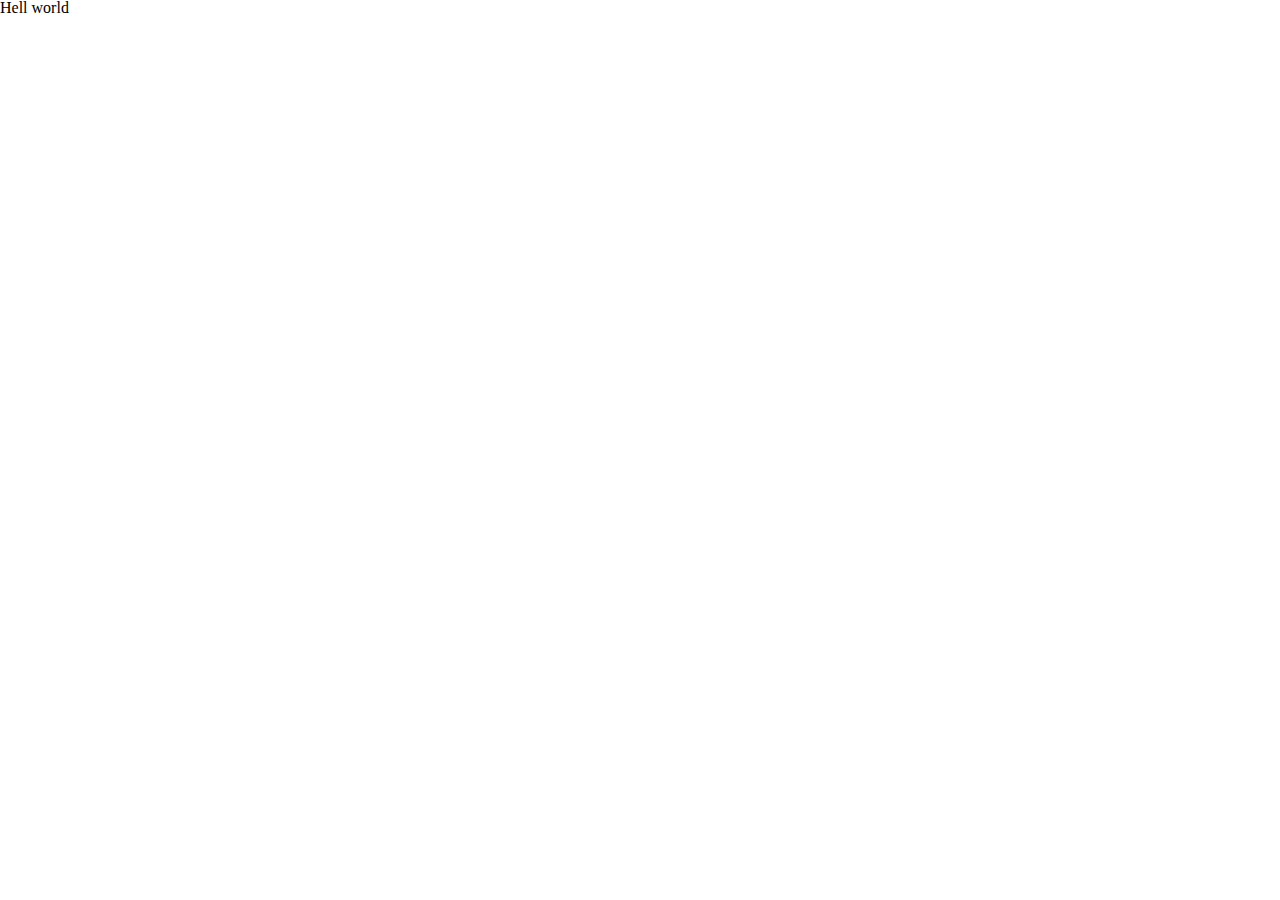
==== index.html @ 70731e66 "Complete file setup" ====
<!DOCTYPE html>
<html lang="en">
<head>
    <meta charset="UTF-8">
    <link rel="stylesheet" href="css/reset.css" type="text/css">
    <link rel="stylesheet" href="css/styles.css" type="text/css">
    <title>Salmon Cookies</title>
</head>
<body>
    <h1>Hell world</h1>
    <script src="js/app.js"></script>    
</body>
</html>
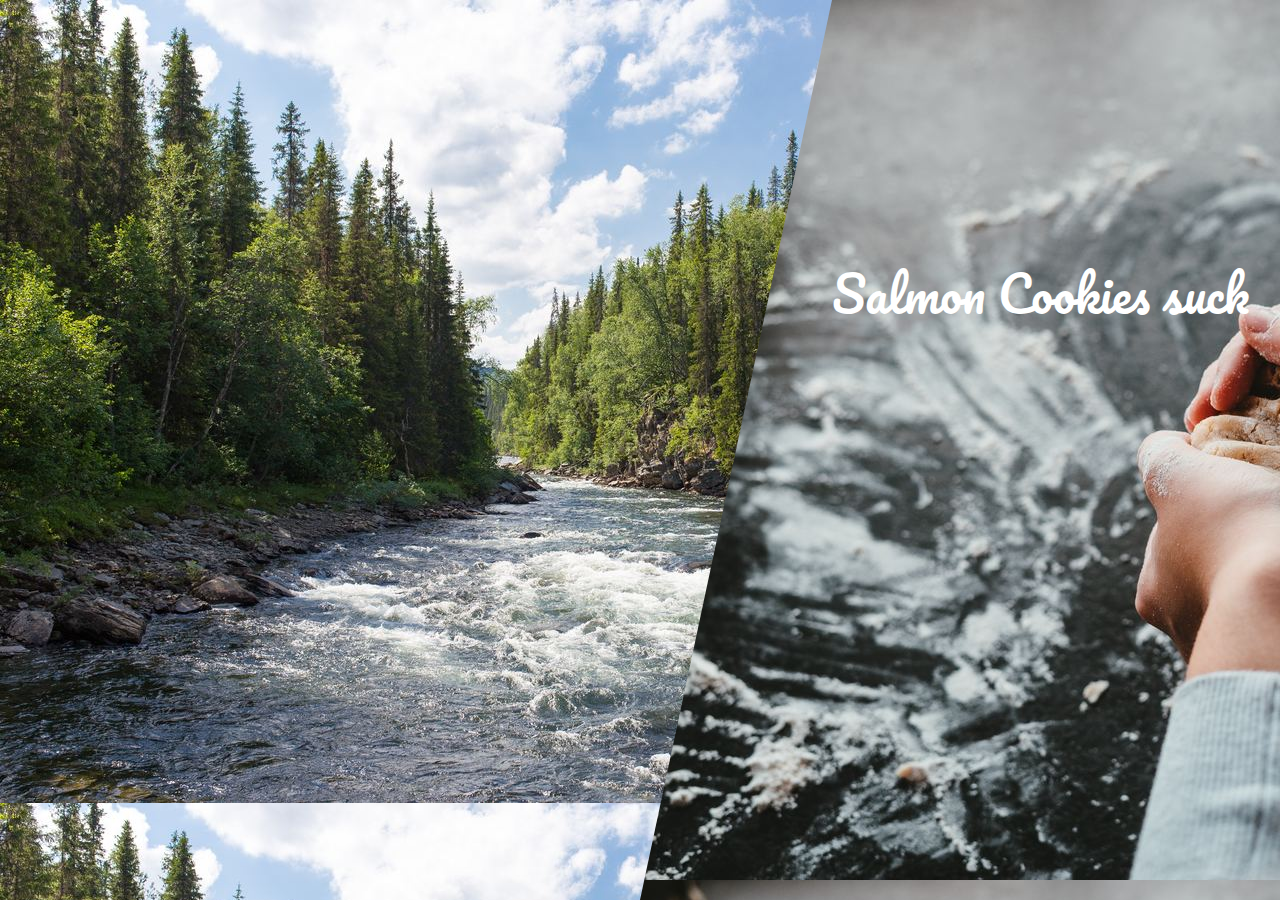
==== commit 525e9ba7: "further work on the styling of the index.html" ====
--- a/index.html
+++ b/index.html
@@ -4,10 +4,19 @@
     <meta charset="UTF-8">
     <link rel="stylesheet" href="css/reset.css" type="text/css">
     <link rel="stylesheet" href="css/styles.css" type="text/css">
+    <link href="https://fonts.googleapis.com/css?family=Open+Sans|Pacifico&display=swap" rel="stylesheet">
     <title>Salmon Cookies</title>
 </head>
 <body>
-    <h1>Hell world</h1>
-    <script src="js/app.js"></script>    
+   <div id="container">
+        <div id="leftSide">
+        
+        </div>
+        <div id ="rightSide">
+           <h1>Salmon Cookies suck</h1>
+        </div>
+             
+   </div> 
+   <script src="js/app.js"></script>   
 </body>
 </html>--- a/css/styles.css
+++ b/css/styles.css
@@ -0,0 +1,72 @@
+/* Sales page styling */
+#salesHeader{
+    font-family: 'Pacifico', cursive;
+    text-align: center;
+    font-size: 3em;
+    font-weight: 700;
+}
+#salesDisplay{
+    font-family: Arial, Helvetica, sans-serif;
+    display: flex;
+    flex-direction: row;
+    flex-wrap: wrap;
+    justify-content: space-around;
+}
+.salesUL{
+    text-align: center;
+    display: flex;
+    flex-direction: column;
+    margin: 1%;
+    padding: 1%;
+    width: 150px;
+    border: 2px solid #BC4C34;
+    border-radius: 5px;
+}
+.salesUL h2{
+    font-family: 'Open Sans', sans-serif;
+    color: #C6915D;
+    font-size: 1.5em;
+    margin-bottom: 5px; 
+}
+.salesUL li{
+    padding: 10px;
+    background-color: rgba(208, 201, 194, .25);
+    border: 1px solid #36342B;
+    border-radius: 5px;
+}
+
+/* hompage styling */
+#container{
+background-color: white;
+ display: flex;
+ flex-direction: row;
+ justify-content: space-around;
+ height: 100vh;
+ background-image: url("/images/jon-flobrant-65429-unsplash_1_22.jpg");
+
+
+}
+#leftSide{
+    background-image: url("/images/jon-flobrant-65429-unsplash_1_22.jpg");
+    width: 100vw;
+    background-color: white;
+    clip-path: polygon(0% 0%, 100% 0%, 70% 100%, 0% 100%);
+    
+}
+#rightSide{
+    background-image: url("/images/julian-hochgesang-1178003-unsplash_22.jpg");
+    background-color: black;
+    clip-path: polygon(30% 0%, 100% 0%, 100% 100%, 0% 100%);
+    width: 100vw;
+    
+}
+h1{ 
+ font-size: 3em;
+ font-family: 'Pacifico', cursive;
+ color: white !important;
+ position: relative;
+ top: 30%;
+ left: 30%;
+}
+
+
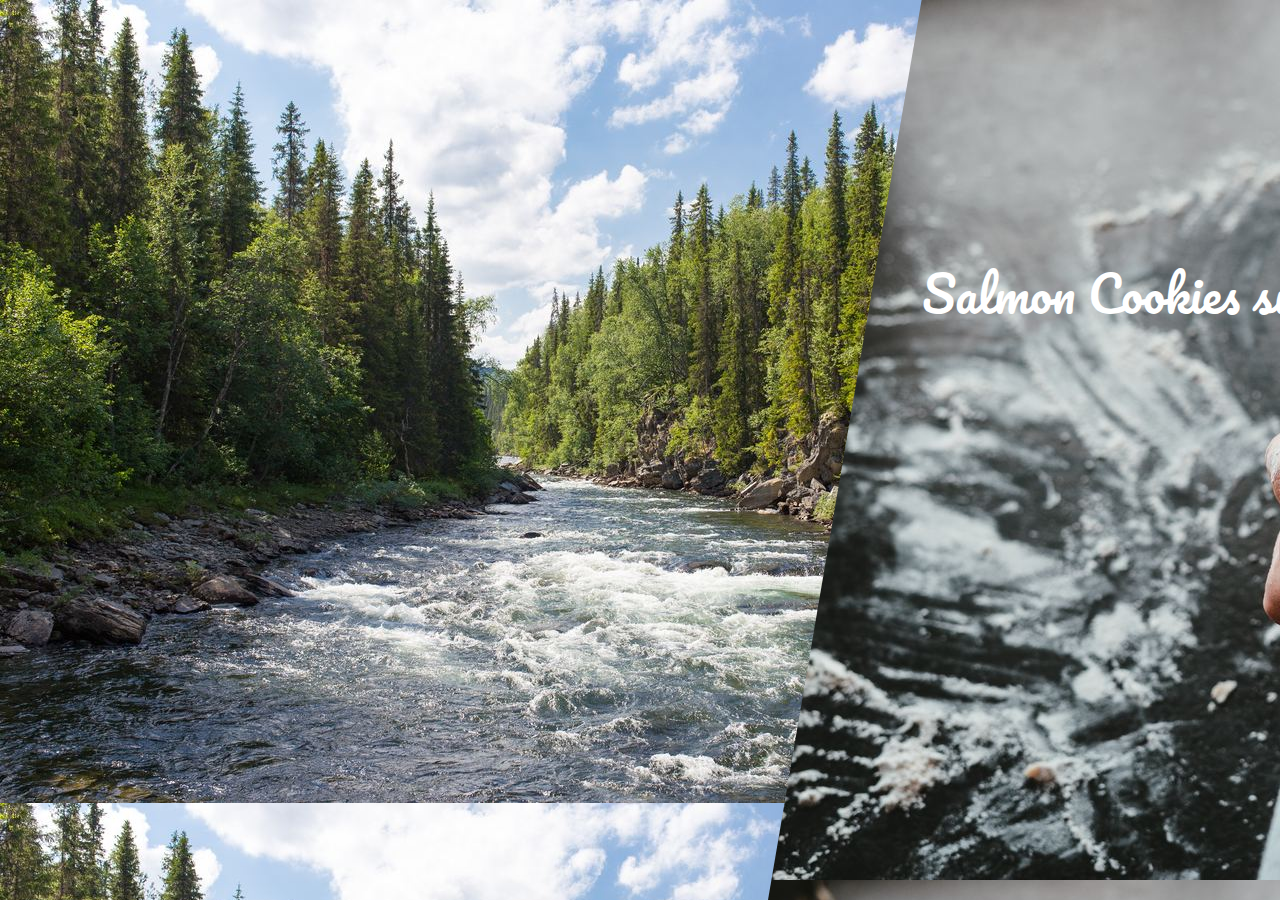
==== commit a3b6dabe: "turned my objects into constructor functions" ====
--- a/index.html
+++ b/index.html
@@ -13,7 +13,7 @@
         
         </div>
         <div id ="rightSide">
-           <h1>Salmon Cookies suck</h1>
+           <h1 id="rightSideh1">Salmon Cookies suck</h1>
         </div>
              
    </div> 
--- a/css/styles.css
+++ b/css/styles.css
@@ -1,4 +1,7 @@
 /* Sales page styling */
+#sales{
+    background-color: #36342B;
+}
 #salesHeader{
     font-family: 'Pacifico', cursive;
     text-align: center;
@@ -40,7 +43,7 @@
 background-color: white;
  display: flex;
  flex-direction: row;
- justify-content: space-around;
+ justify-content: space-between;
  height: 100vh;
  background-image: url("/images/jon-flobrant-65429-unsplash_1_22.jpg");
 
@@ -48,7 +51,7 @@
 }
 #leftSide{
     background-image: url("/images/jon-flobrant-65429-unsplash_1_22.jpg");
-    width: 100vw;
+    width: 40vw;
     background-color: white;
     clip-path: polygon(0% 0%, 100% 0%, 70% 100%, 0% 100%);
     
@@ -57,10 +60,9 @@
     background-image: url("/images/julian-hochgesang-1178003-unsplash_22.jpg");
     background-color: black;
     clip-path: polygon(30% 0%, 100% 0%, 100% 100%, 0% 100%);
-    width: 100vw;
-    
+    width: 40vw;
 }
-h1{ 
+#rightSideh1{ 
  font-size: 3em;
  font-family: 'Pacifico', cursive;
  color: white !important;
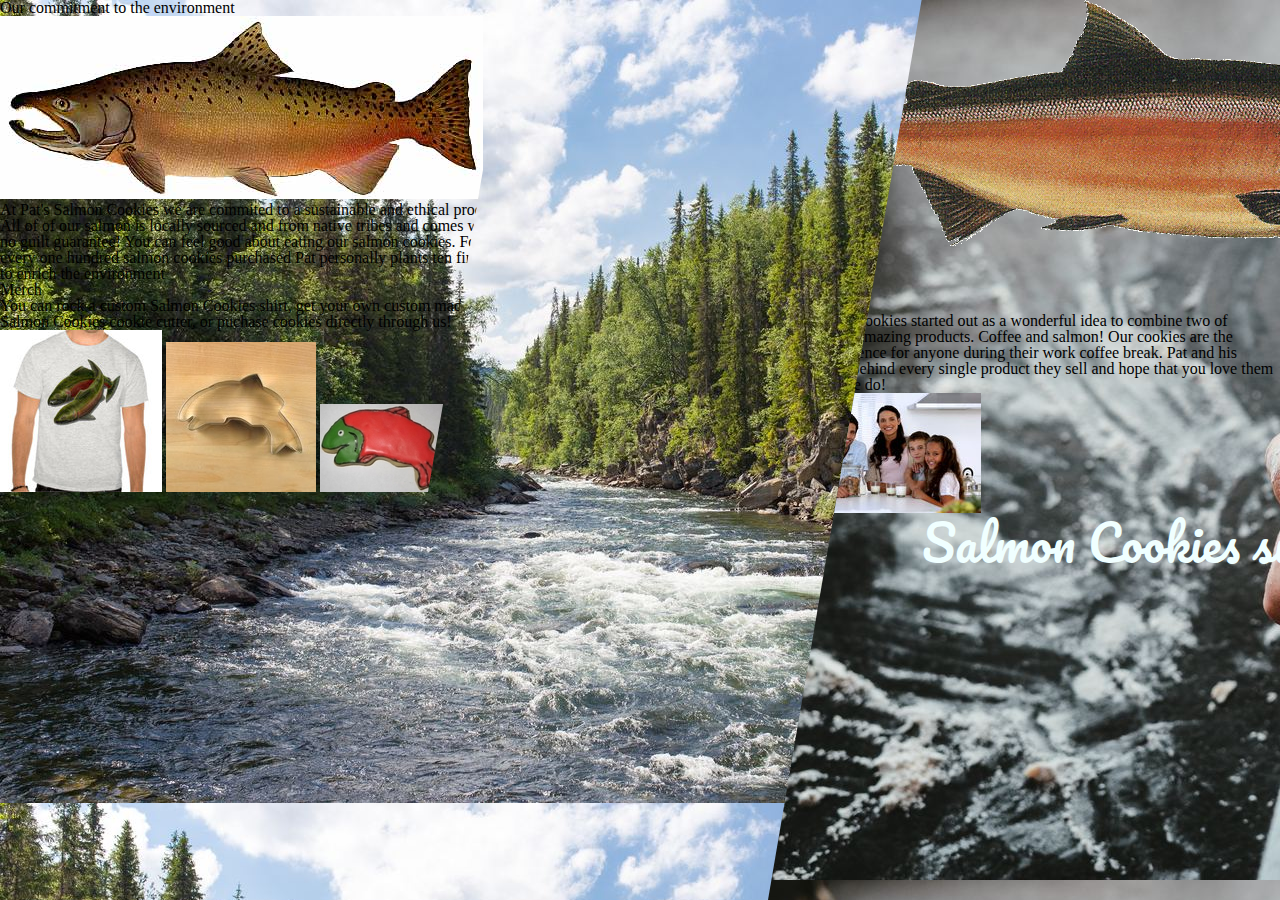
==== commit 0d186359: "finished index.html html" ====
--- a/index.html
+++ b/index.html
@@ -9,11 +9,32 @@
 </head>
 <body>
    <div id="container">
-        <div id="leftSide">
-        
+      <div id="leftSide">
+         <div id="leftSideTextContainer">
+            <h2>Our commitment to the environment</h2>
+            <img src="/images/chinook.jpg" alt="big salmon">
+            <p>At Pat's Salmon Cookies we are commited to a sustainable and ethical product. All of of our salmon is locally sourced and from native tribes and comes with a no guilt guarantee! You can feel good about eating our salmon cookies. For every one hundred salmon cookies purchased Pat personally plants ten fir trees to enrich the environment</p>
+         </div>
+         <div id="merchContainer">
+            <h2>Merch</h2>
+            <p>You can rock a custom Salmon Cookies shirt, get your own custom made Salmon Cookies cookie cutter, or puchase cookies directly through us!</p>
+            <div id="merchContainerImg">
+               <img src="/images/shirt_50.jpg" alt="Salmon Cookies Shirt">
+               <img src="/images/cutter_50.jpeg" alt="Salmon Cookies Cutter">
+               <img src="/images/frosted-cookie_50.jpg" alt="Salmon Cookie">
+            </div>
+
+         </div>
+
         </div>
         <div id ="rightSide">
+           <img src="/images/salmon.png" alt="Salmon logo">
            <h1 id="rightSideh1">Salmon Cookies suck</h1>
+            <h2>About us</h2> 
+           <div id="rightSideTextboxt">
+               <p>Pat's Salmon Cookies started out as a wonderful idea to combine two of Seattles most amazing products. Coffee and salmon! Our cookies are the perfect indulgence for anyone during their work coffee break. Pat and his family stand behind every single product they sell and hope that you love them as much as we do!</p>
+               <img src="/images/family_25.jpg" alt="pat's family">
+            </div>
         </div>
              
    </div> 
--- a/css/styles.css
+++ b/css/styles.css
@@ -1,41 +1,61 @@
 /* Sales page styling */
 #sales{
-    background-color: #36342B;
+    background-image: url(/images/BakingBackgroundSales_1_30.jpg);
 }
 #salesHeader{
     font-family: 'Pacifico', cursive;
     text-align: center;
-    font-size: 3em;
+    font-size: 4em;
     font-weight: 700;
+    color:#f0ffff;
+    margin: 10px;
 }
-#salesDisplay{
-    font-family: Arial, Helvetica, sans-serif;
-    display: flex;
-    flex-direction: row;
-    flex-wrap: wrap;
-    justify-content: space-around;
+#newStoreInput{
+    color: #c39a7e;
+    display: grid;
+    place-content: center;
+    height: 100px;
+    background-color: rgba(18, 21, 14, .75);
+    border: 2px solid white;
+    margin: 1em;
+    padding: 1.2em;
 }
-.salesUL{
+#newStoreInput legend{
+    font-family: 'Pacifico', cursive;
     text-align: center;
-    display: flex;
-    flex-direction: column;
-    margin: 1%;
-    padding: 1%;
-    width: 150px;
-    border: 2px solid #BC4C34;
+    font-size: 1.5em;
+    padding-bottom: 1em;
+}
+#salesTable{
+ width: 80vw;
+ margin-left: 10vw;
+ margin-right: 10vw;
+}
+#salesTable th, td{
+    margin-top: 100px;
+    text-align: center;
+    padding: 5px;
+    height: 50px;
+    vertical-align: middle;
+
+}
+#salesTable th, tr, td{
+    border: 2px solid whitesmoke;
     border-radius: 5px;
+    background-color: rgba(18, 21, 14, .55);
+    color: #DADCDD;
+    font-family: 'Open Sans', sans-serif;
+  }
+td:nth-child(1){
+    font-family: 'Open Sans', sans-serif;
+    color:#a0a2a0;
+    font-size: 1.5em;
 }
-.salesUL h2{
+
+#salesTable th{
     font-family: 'Open Sans', sans-serif;
-    color: #C6915D;
+    color: #c39a7e;
     font-size: 1.5em;
-    margin-bottom: 5px; 
-}
-.salesUL li{
-    padding: 10px;
-    background-color: rgba(208, 201, 194, .25);
-    border: 1px solid #36342B;
-    border-radius: 5px;
 }
 
 /* hompage styling */
@@ -65,10 +85,9 @@
 #rightSideh1{ 
  font-size: 3em;
  font-family: 'Pacifico', cursive;
- color: white !important;
+ color: #f0ffff;
  position: relative;
  top: 30%;
  left: 30%;
 }
-
-
+  
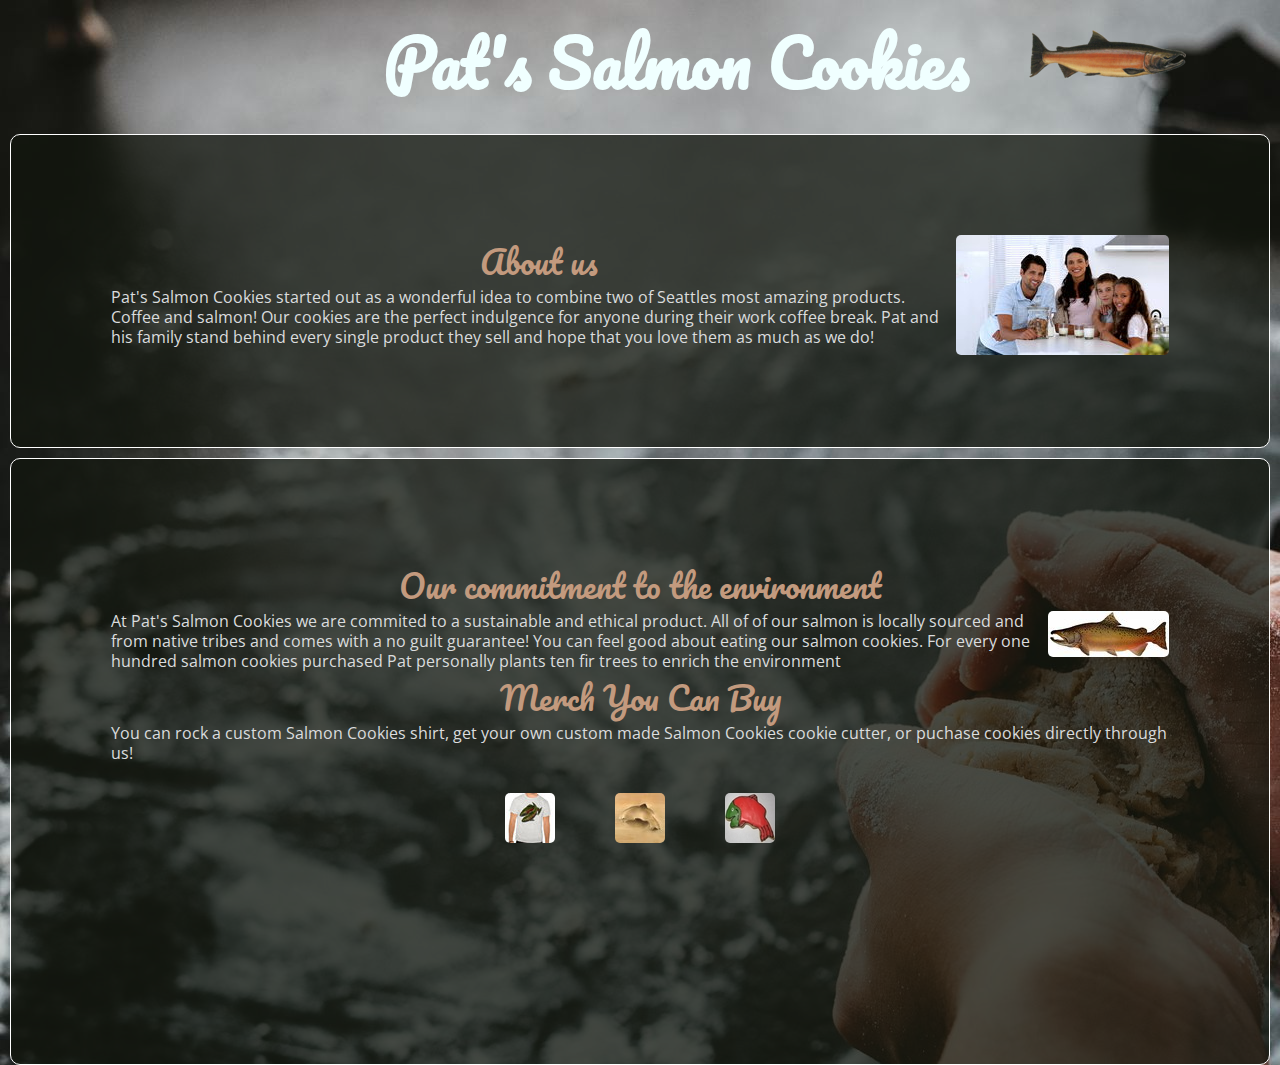
==== commit 859f4db0: "continual styling of the front page" ====
--- a/index.html
+++ b/index.html
@@ -9,33 +9,34 @@
 </head>
 <body>
    <div id="container">
+      <div id="rightSideLogo">
+         <h1 id="rightSideh1">Pat's Salmon Cookies</h1>
+         <img src="/images/salmon_20.png" alt="Salmon logo" id="mainLogo">
+         <div class="textbox" id="rightTextBox">
+            <img src="/images/family_25.jpg" alt="pat's family">
+            <h2>About us</h2> 
+            <p>Pat's Salmon Cookies started out as a wonderful idea to combine two of Seattles most amazing products. Coffee and salmon! Our cookies are the perfect indulgence for anyone during their work coffee break. Pat and his family stand behind every single product they sell and hope that you love them as much as we do!</p>
+         </div>
       <div id="leftSide">
-         <div id="leftSideTextContainer">
+         <div id="leftSideTextContainer" class="textbox">
             <h2>Our commitment to the environment</h2>
-            <img src="/images/chinook.jpg" alt="big salmon">
+            <img src="/images/chinook_25.jpg" alt="big salmon">
             <p>At Pat's Salmon Cookies we are commited to a sustainable and ethical product. All of of our salmon is locally sourced and from native tribes and comes with a no guilt guarantee! You can feel good about eating our salmon cookies. For every one hundred salmon cookies purchased Pat personally plants ten fir trees to enrich the environment</p>
+            <div id="merchContainer">
+               <h2>Merch You Can Buy</h2>
+               <p>You can rock a custom Salmon Cookies shirt, get your own custom made Salmon Cookies cookie cutter, or puchase cookies directly through us!</p>
+               <div id="merchContainerImg">
+                  <img src="/images/shirt_50_1_50x50.jpg" alt="Salmon Cookies Shirt">
+                  <img src="/images/cutter_1_50x50.jpeg" alt="Salmon Cookies Cutter">
+                  <img src="/images/frosted-cookie_50_1_50x50.jpg" alt="Salmon Cookie">
+               </div>
          </div>
-         <div id="merchContainer">
-            <h2>Merch</h2>
-            <p>You can rock a custom Salmon Cookies shirt, get your own custom made Salmon Cookies cookie cutter, or puchase cookies directly through us!</p>
-            <div id="merchContainerImg">
-               <img src="/images/shirt_50.jpg" alt="Salmon Cookies Shirt">
-               <img src="/images/cutter_50.jpeg" alt="Salmon Cookies Cutter">
-               <img src="/images/frosted-cookie_50.jpg" alt="Salmon Cookie">
-            </div>
 
          </div>
 
         </div>
-        <div id ="rightSide">
-           <img src="/images/salmon.png" alt="Salmon logo">
-           <h1 id="rightSideh1">Salmon Cookies suck</h1>
-            <h2>About us</h2> 
-           <div id="rightSideTextboxt">
-               <p>Pat's Salmon Cookies started out as a wonderful idea to combine two of Seattles most amazing products. Coffee and salmon! Our cookies are the perfect indulgence for anyone during their work coffee break. Pat and his family stand behind every single product they sell and hope that you love them as much as we do!</p>
-               <img src="/images/family_25.jpg" alt="pat's family">
-            </div>
-        </div>
+
+      </div>
              
    </div> 
    <script src="js/app.js"></script>   
--- a/css/styles.css
+++ b/css/styles.css
@@ -60,34 +60,66 @@
 
 /* hompage styling */
 #container{
-background-color: white;
- display: flex;
- flex-direction: row;
- justify-content: space-between;
- height: 100vh;
- background-image: url("/images/jon-flobrant-65429-unsplash_1_22.jpg");
-
+    background-color: white;
+    align-items: center;
+    background-image: url("/images/BakingBackgroundSales_37.jpg");
+    
+}
+h2{
+    font-family: 'Pacifico', cursive;
+    color: #c39a7e;
+    font-size: 2em;
+}
+p{
+    color: #DADCDD;
+    font-family: 'Open Sans', sans-serif;
+    line-height: 20px;
+}
+#rightSideLogo h1{
+    font-family: 'Pacifico', cursive;
+    font-size: 4em;
+    font-weight: 700;
+    color:#f0ffff;
+    margin: 10px;
+    display: inline-block;
+    margin: 30px;
+    margin-left: 30vw;
+}
+#mainLogo{
+    position: absolute;
+    margin: 30px;
+}
+.textbox{
+    background-color: rgba(18, 21, 14, .75);
+    border: 1px solid white;
+    border-radius: 10px;
+}
+.textbox img{
+    float: right;
+    border-radius: 5px;
+}
+#rightTextBox{
+padding: 100px;
+margin: 10px;
+}
+#rightTextBox h2{
+    text-align: center;
+    padding: 10px;
+}
+#leftSideTextContainer{
+    height: 45vh;
+    margin: 0 10px;
+    padding: 100px;
+}
+#leftSideTextContainer h2{
+    text-align: center;
+    padding: 10px;
+}
+#merchContainer img{
+    margin: 30px;
 
 }
-#leftSide{
-    background-image: url("/images/jon-flobrant-65429-unsplash_1_22.jpg");
-    width: 40vw;
-    background-color: white;
-    clip-path: polygon(0% 0%, 100% 0%, 70% 100%, 0% 100%);
-    
-}
-#rightSide{
-    background-image: url("/images/julian-hochgesang-1178003-unsplash_22.jpg");
-    background-color: black;
-    clip-path: polygon(30% 0%, 100% 0%, 100% 100%, 0% 100%);
-    width: 40vw;
-}
-#rightSideh1{ 
- font-size: 3em;
- font-family: 'Pacifico', cursive;
- color: #f0ffff;
- position: relative;
- top: 30%;
- left: 30%;
-}
-  
+#merchContainerImg{
+    display: flex;
+    place-content: center;
+}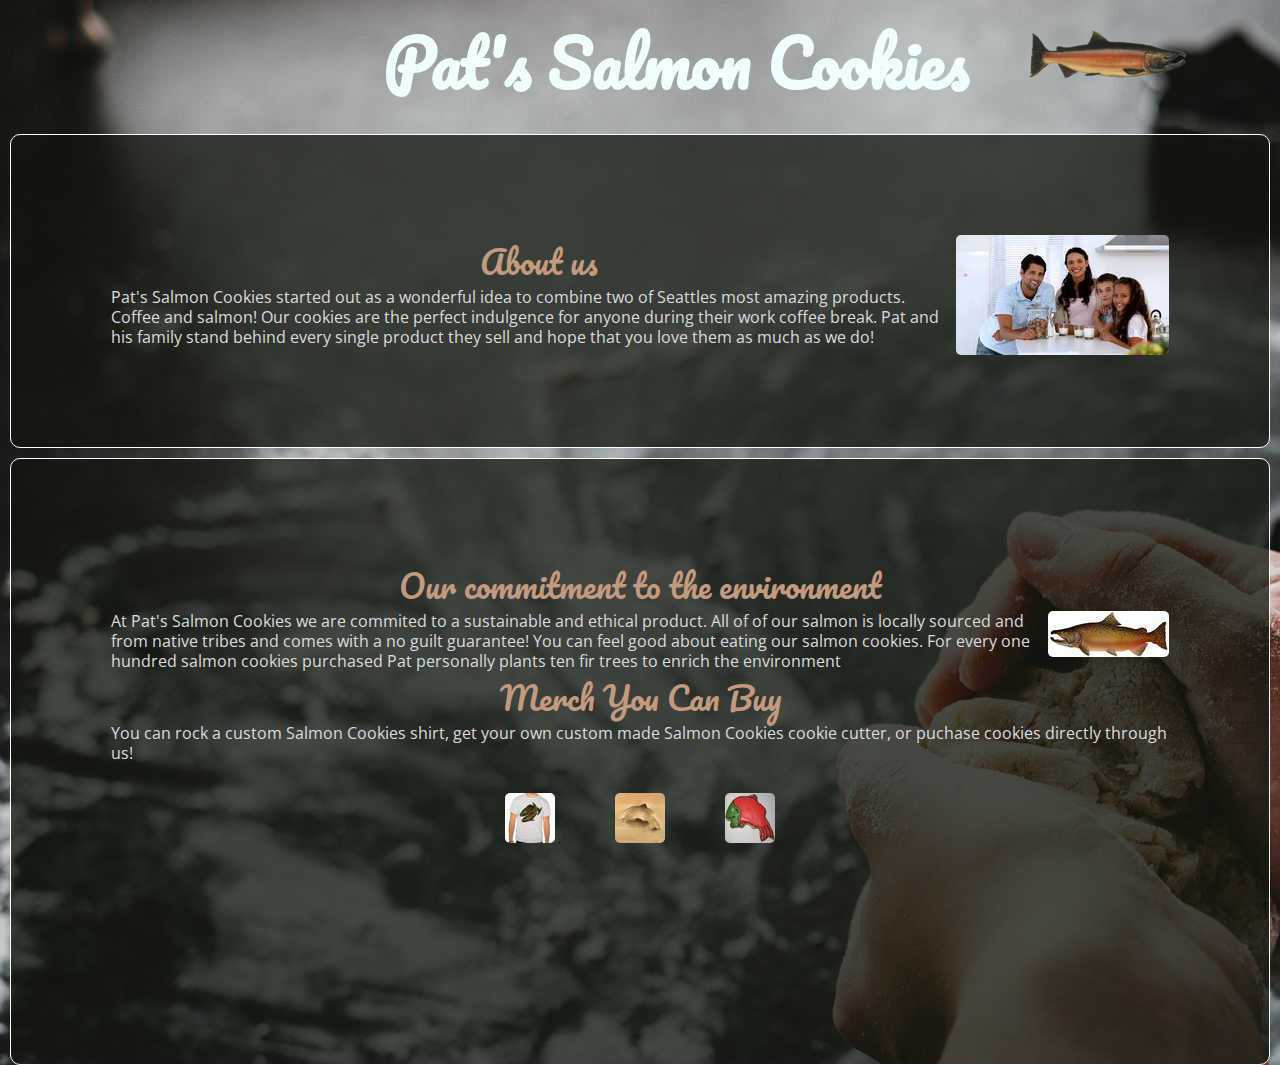
==== commit 1854b715: "fixed images" ====
--- a/index.html
+++ b/index.html
@@ -11,24 +11,24 @@
    <div id="container">
       <div id="rightSideLogo">
          <h1 id="rightSideh1">Pat's Salmon Cookies</h1>
-         <img src="/images/salmon_20.png" alt="Salmon logo" id="mainLogo">
+         <img src="./images/salmon_20.png" alt="Salmon logo" id="mainLogo">
          <div class="textbox" id="rightTextBox">
-            <img src="/images/family_25.jpg" alt="pat's family">
+            <img src="./images/family_25.jpg" alt="pat's family">
             <h2>About us</h2> 
             <p>Pat's Salmon Cookies started out as a wonderful idea to combine two of Seattles most amazing products. Coffee and salmon! Our cookies are the perfect indulgence for anyone during their work coffee break. Pat and his family stand behind every single product they sell and hope that you love them as much as we do!</p>
          </div>
       <div id="leftSide">
          <div id="leftSideTextContainer" class="textbox">
             <h2>Our commitment to the environment</h2>
-            <img src="/images/chinook_25.jpg" alt="big salmon">
+            <img src="./images/chinook_25.jpg" alt="big salmon">
             <p>At Pat's Salmon Cookies we are commited to a sustainable and ethical product. All of of our salmon is locally sourced and from native tribes and comes with a no guilt guarantee! You can feel good about eating our salmon cookies. For every one hundred salmon cookies purchased Pat personally plants ten fir trees to enrich the environment</p>
             <div id="merchContainer">
                <h2>Merch You Can Buy</h2>
                <p>You can rock a custom Salmon Cookies shirt, get your own custom made Salmon Cookies cookie cutter, or puchase cookies directly through us!</p>
                <div id="merchContainerImg">
-                  <img src="/images/shirt_50_1_50x50.jpg" alt="Salmon Cookies Shirt">
-                  <img src="/images/cutter_1_50x50.jpeg" alt="Salmon Cookies Cutter">
-                  <img src="/images/frosted-cookie_50_1_50x50.jpg" alt="Salmon Cookie">
+                  <img src="./images/shirt_50_1_50x50.jpg" alt="Salmon Cookies Shirt">
+                  <img src="./images/cutter_1_50x50.jpeg" alt="Salmon Cookies Cutter">
+                  <img src="./images/frosted-cookie_50_1_50x50.jpg" alt="Salmon Cookie">
                </div>
          </div>
 
--- a/css/styles.css
+++ b/css/styles.css
@@ -62,7 +62,7 @@
 #container{
     background-color: white;
     align-items: center;
-    background-image: url("/images/BakingBackgroundSales_37.jpg");
+    background-image: url(/images/BakingBackgroundSales_37.jpg);
     
 }
 h2{
